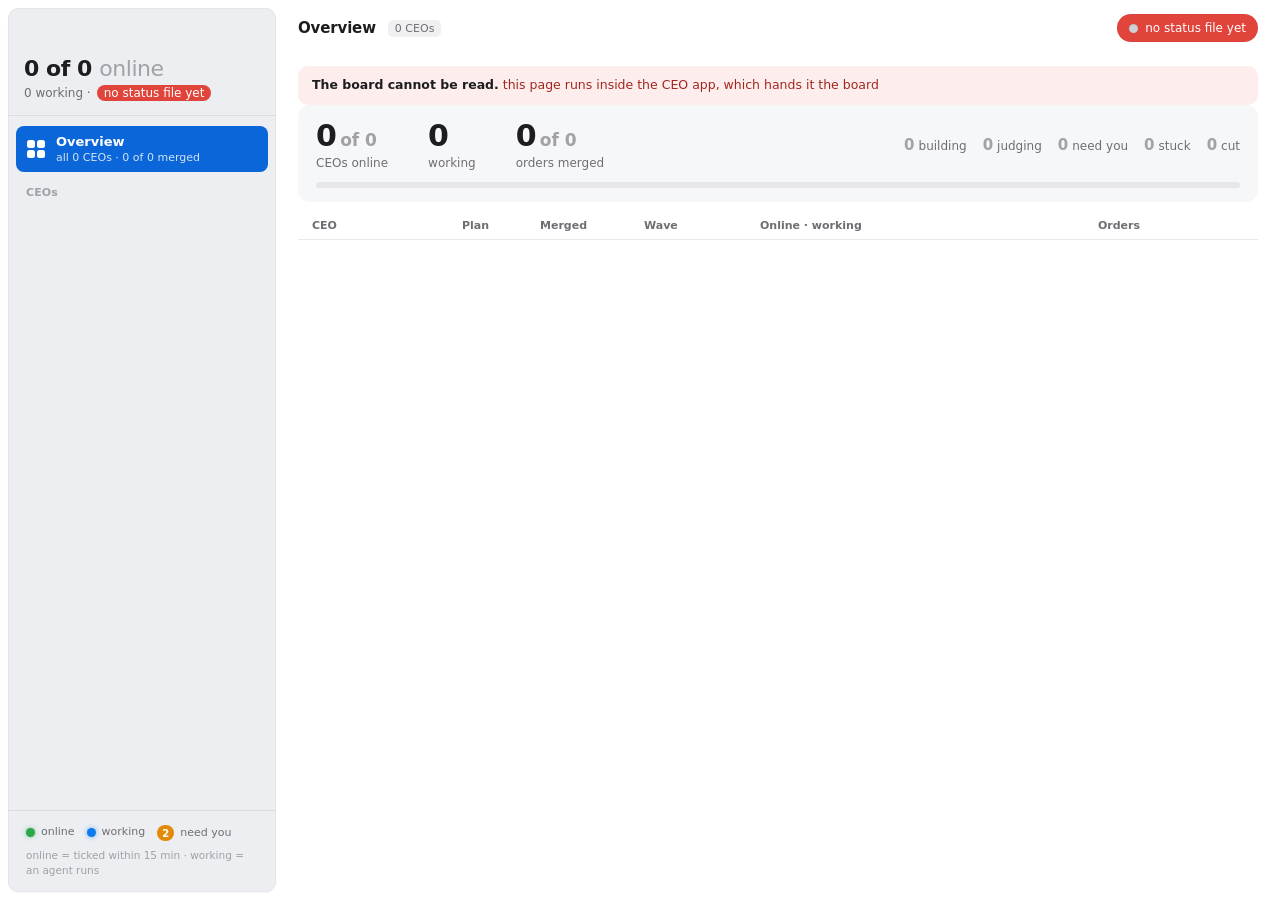
==== app/ui/index.html @ cbedb26a "Release a42076b9b78f4edc09001e578d95267bf6bdd1d1" ====
<!doctype html>
<html lang="en">
<head>
<meta charset="utf-8">
<meta name="viewport" content="width=device-width, initial-scale=1">
<title>CEO</title>
<link rel="stylesheet" href="app.css">
<script type="module" src="view.js"></script>
</head>
<body>
<aside class="side">
  <div class="band" data-tauri-drag-region></div>
  <div class="sum" id="sum" data-tauri-drag-region></div>
  <nav class="top list" id="top"></nav>
  <div class="label">CEOs</div>
  <nav class="list" id="list"></nav>
  <div class="key"><span><i class="lamp on"></i>online</span><span><i class="lamp work"></i>working</span><span><b class="badge small">2</b>need you</span>
    <em>online = ticked within 15 min · working = an agent runs</em></div>
</aside>
<main class="main" id="main"></main>
</body>
</html>
---- app/ui/app.css ----
/* The control room, as the owner picked it on 2026-11-04 (mock 2): a floating sidebar of CEOs, the Overview of
   all of them, and one CEO's table of orders with its Build · Judge · Merge lights. */
:root {
  --win: #ffffff; --side: #eceef1; --side-line: rgba(0,0,0,.07);
  --ink: #1d1d1f; --ink-2: #6e6e73; --ink-3: #a1a1a6; --sep: #e8e8ed; --alt: #f7f7f9;
  --accent: #0a66d9;
  --green: #2aa84a; --blue: #0a7cf0; --amber: #e38a0a; --red: #e0443a; --off: #d6d6db; --done: #8e8e93;
  --text: -apple-system, BlinkMacSystemFont, system-ui, "Helvetica Neue", "Segoe UI", sans-serif;
}
* { box-sizing: border-box; margin: 0; padding: 0; }
html, body { height: 100%; overflow: hidden; }
body { background: var(--win); font-family: var(--text); color: var(--ink); -webkit-font-smoothing: antialiased;
  font-size: 13px; font-variant-numeric: tabular-nums; cursor: default; user-select: none; -webkit-user-select: none; }

/* the sidebar floats inside the window, as on current macOS; the window's own lights sit in its top band */
.side { position: absolute; left: 8px; top: 8px; bottom: 8px; width: 268px; background: var(--side); border-radius: 11px;
  box-shadow: inset 0 0 0 0.5px var(--side-line), 0 1px 2px rgba(0,0,0,.04); display: flex; flex-direction: column; }
.band { height: 38px; flex: none; }
.sum { padding: 10px 16px 14px; border-bottom: 1px solid var(--side-line); }
.sum h1 { font-size: 22px; font-weight: 650; letter-spacing: -.02em; }
.sum h1 span { color: var(--ink-3); font-weight: 500; }
.sum p { margin-top: 4px; color: var(--ink-2); font-size: 12px; display: flex; align-items: center; gap: 6px; flex-wrap: wrap; }
.feed { display: inline-flex; align-items: center; gap: 5px; }
.feed[data-state="stale"] { color: #fff; background: var(--red); padding: 1px 7px; border-radius: 9px; }
.label { padding: 14px 18px 6px; font-size: 11px; font-weight: 650; color: var(--ink-3); letter-spacing: .01em; }
.list { padding: 0 8px; flex: 1; overflow: auto; }
.top { padding: 10px 8px 0; flex: none; }
.item { display: flex; align-items: center; gap: 10px; height: 46px; padding: 0 10px; border-radius: 8px; }
.item:hover { background: rgba(0,0,0,.035); }
.item.sel { background: var(--accent); color: #fff; }
.lamps { display: flex; flex-direction: column; gap: 4px; }
.lamp { width: 9px; height: 9px; border-radius: 50%; background: #cfd0d5; box-shadow: inset 0 0.5px 1px rgba(0,0,0,.15); flex: none; }
.lamp.on { background: var(--green); box-shadow: 0 0 0 0.5px rgba(0,0,0,.08), 0 0 5px rgba(42,168,74,.45); }
.lamp.work { background: var(--blue); box-shadow: 0 0 5px rgba(10,124,240,.55); animation: pulse 1.6s ease-in-out infinite; }
.lamp.bad { background: var(--red); box-shadow: 0 0 5px rgba(224,68,58,.45); }
.item.sel .lamp { box-shadow: 0 0 0 1px rgba(255,255,255,.9); }
.item.sel .lamp.work { animation: none; background: #a6d2ff; }
.item.sel .lamp:not(.on):not(.work) { background: rgba(255,255,255,.35); }
.who { flex: 1; min-width: 0; }
.who b { display: block; font-weight: 600; font-size: 13px; white-space: nowrap; overflow: hidden; text-overflow: ellipsis; }
.who small { display: block; color: var(--ink-2); font-size: 11px; margin-top: 2px; white-space: nowrap; overflow: hidden; text-overflow: ellipsis; }
.item.sel .who small { color: rgba(255,255,255,.82); }
.item.offline .who b, .item.offline .who small { color: var(--ink-3); }
.item.sel.offline .who b { color: #fff; } .item.sel.offline .who small { color: rgba(255,255,255,.8); }
.item.unreadable .who small { color: var(--red); }
.badge { min-width: 22px; height: 20px; padding: 0 7px; border-radius: 10px; font-size: 11.5px; font-weight: 650;
  display: grid; place-items: center; background: var(--amber); color: #fff; }
.badge.small { display: inline-grid; height: 16px; min-width: 16px; font-size: 10px; padding: 0 5px; }
.item.sel .badge { background: #fff; color: var(--amber); }
.ovicon { width: 18px; height: 18px; display: grid; grid-template-columns: 1fr 1fr; gap: 2px; flex: none; margin: 0 1px; }
.ovicon i { border-radius: 2.5px; background: #8e8e93; }
.item.sel .ovicon i { background: #fff; }
.key { padding: 12px 18px 14px; border-top: 1px solid var(--side-line); color: var(--ink-2); font-size: 11px; line-height: 1.7; }
.key span { display: inline-flex; align-items: center; gap: 6px; margin-right: 12px; }
.key .lamp { animation: none; }
.key em { display: block; font-style: normal; color: var(--ink-3); font-size: 10.5px; line-height: 1.45; margin-top: 4px; }
@keyframes pulse { 50% { opacity: .4; } }

/* the main pane: the Overview, or one CEO */
.main { position: absolute; left: 284px; right: 0; top: 0; bottom: 0; display: flex; flex-direction: column; }
.tool { height: 56px; flex: none; display: flex; align-items: center; gap: 12px; padding: 0 22px 0 14px; }
.tool h2 { font-size: 15px; font-weight: 700; letter-spacing: -.01em; white-space: nowrap; }
.host { font-size: 11px; color: var(--ink-2); background: #f0f0f3; padding: 2px 7px; border-radius: 5px; white-space: nowrap; }
.tool .sp { flex: 1; }
.chip { display: inline-flex; align-items: center; gap: 7px; height: 28px; padding: 0 12px; border-radius: 14px; background: #f2f2f5;
  font-size: 12px; color: var(--ink); box-shadow: inset 0 0 0 0.5px rgba(0,0,0,.06); white-space: nowrap; overflow: hidden; text-overflow: ellipsis; min-width: 0; }
.chip .lamp { animation: none; }
.chip.work { background: #e8f2fe; color: #0a5bb5; } .chip.work .lamp { animation: pulse 1.6s ease-in-out infinite; }
.chip.off { color: var(--ink-2); }
.chip.stale { background: var(--red); color: #fff; }
.note { flex: none; margin: 10px 22px 0 14px; padding: 10px 14px; border-radius: 10px; background: #f4f4f6; color: var(--ink-2); font-size: 12.5px; line-height: 1.5; }
.note b { color: var(--ink); font-weight: 600; }
.note.bad { background: #fdeeed; color: #a3261e; }
.note code { font-family: ui-monospace, Menlo, monospace; font-size: 11.5px; }

/* one wave's bar: one segment an order */
.bar { display: flex; height: 6px; border-radius: 3px; overflow: hidden; background: #e6e6eb; gap: 2px; }
.bar i { display: block; height: 100%; flex: 1; }
.bar .merged { background: var(--green); } .bar .picked { background: #8fd3a0; } .bar .needs { background: var(--amber); }
.bar .live { background: var(--blue); } .bar .built { background: #7fb6f2; } .bar .stuck { background: var(--red); }
.bar .cut, .bar .queued { background: #c7c7cc; }

/* the totals and the tallies */
.totals { flex: none; margin: 0 22px 0 14px; padding: 16px 18px 14px; border-radius: 12px; background: #f6f7f9; display: grid;
  grid-template-columns: auto auto auto 1fr; gap: 12px 40px; align-items: end; }
.totals .bar { grid-column: 1 / -1; }
.big strong { font-size: 30px; font-weight: 700; letter-spacing: -.025em; line-height: 1; }
.big strong.g { color: var(--green); }
.big span { font-size: 17px; color: var(--ink-3); font-weight: 600; margin-left: 4px; }
.big small { display: block; font-size: 12px; color: var(--ink-2); margin-top: 5px; }
.tally { display: flex; gap: 16px; font-size: 12px; color: var(--ink-2); white-space: nowrap; justify-self: end; align-self: center; }
.tally strong { font-size: 15px; font-weight: 650; color: var(--ink); margin-right: 4px; }
.tally .g strong { color: var(--green); } .tally .a strong { color: var(--amber); } .tally .b strong { color: var(--blue); }
.tally .r strong { color: var(--red); } .tally .z strong { color: var(--ink-3); }

/* the Overview's rows: one a CEO */
.ceos { flex: 1; overflow: auto; margin-top: 10px; padding: 0 22px 12px 14px; }
.chead, .crow { display: grid; grid-template-columns: 130px 58px 84px 96px 1fr 250px; align-items: center; column-gap: 20px; padding: 0 14px; }
.chead { height: 28px; font-size: 11px; font-weight: 600; color: var(--ink-2); border-bottom: 1px solid var(--sep); }
.chead span:last-child { text-align: center; }
.crow { height: 66px; border-radius: 10px; }
.crow:nth-of-type(odd) { background: var(--alt); }
.crow[data-online]:not([data-unreadable]):hover { background: #edf3fc; }
.crow .nm { min-width: 0; }
.crow .nm b { display: block; font-size: 15px; font-weight: 650; letter-spacing: -.01em; white-space: nowrap; overflow: hidden; text-overflow: ellipsis; }
.crow .nm small { display: block; font-size: 11.5px; color: var(--ink-2); margin-top: 3px; white-space: nowrap; overflow: hidden; text-overflow: ellipsis; }
.crow .nm .bad { color: var(--red); font-weight: 600; }
.ratio { font-size: 27px; font-weight: 700; letter-spacing: -.03em; white-space: nowrap; }
.ratio .m { color: var(--green); } .ratio .m.z { color: var(--ink-3); }
.ratio span { font-size: 18px; font-weight: 600; color: var(--ink-3); }
.lines { min-width: 0; }
.lines div { display: flex; align-items: center; gap: 7px; font-size: 12.5px; white-space: nowrap; overflow: hidden; text-overflow: ellipsis; }
.lines div + div { margin-top: 6px; }
.lines .work { color: #0a5bb5; } .lines .idle, .lines .offl { color: var(--ink-2); } .lines .why { color: var(--red); }
.counts { display: grid; grid-template-columns: repeat(5, 1fr); text-align: center; }
.counts span { font-size: 10.5px; color: var(--ink-2); }
.counts strong { display: block; font-size: 16px; font-weight: 650; color: var(--ink); line-height: 1.15; }
.counts .b strong { color: var(--blue); } .counts .a strong { color: var(--amber); } .counts .r strong { color: var(--red); } .counts .k strong { color: #8e8e93; }
.counts .z { opacity: .38; } .counts .z strong { color: var(--ink-3); }
.crow.offline .nm b, .crow.offline .ratio, .crow.offline .ratio .m { color: var(--ink-3); }
.crow.offline .bar { opacity: .6; }
.crow.unreadable .nm b { color: var(--red); }
.pct { font: inherit; font-size: 19px; font-weight: 700; letter-spacing: -.02em; color: var(--ink); background: #fff;
  border: 1px solid var(--sep); border-radius: 8px; padding: 4px 8px; min-width: 52px; cursor: pointer; }
.pct span { font-size: 12px; font-weight: 600; color: var(--ink-2); margin-left: 1px; }
.pct:hover, .pct.open { border-color: var(--blue); color: var(--blue); }
.cmap { margin: 2px 0 8px 14px; padding: 10px 14px 12px; border-left: 2px solid var(--blue); background: #f6f7f9; border-radius: 0 10px 10px 0; }
.cmap p { margin: 0 0 6px; font-size: 12px; font-weight: 600; color: var(--ink-2); }
.cmap h3 { margin: 10px 0 2px; font-size: 13px; font-weight: 650; }
.cmap h4 { margin: 8px 0 3px; font-size: 12px; font-weight: 650; }
.cmap h4 em { font-style: normal; font-weight: 500; color: var(--ink-3); margin-left: 8px; }
.cmap .stage[data-state="running"] h4 em { color: #0a5bb5; } .cmap .stage[data-state="done"] h4 em { color: #1d7f37; }
.cmap .mo { display: grid; grid-template-columns: 48px 1fr 120px; align-items: center; gap: 12px; height: 24px; font-size: 12.5px; }
.cmap .mo .no { color: var(--ink-2); font-variant-numeric: tabular-nums; }
.cmap .mo .t { white-space: nowrap; overflow: hidden; text-overflow: ellipsis; }
.cmap .mo[data-state="cut"] .t { color: var(--ink-3); text-decoration: line-through; }

/* one CEO: its wave and its table */
.wave { flex: none; margin: 0 22px 0 14px; padding: 12px 14px; border-radius: 10px; background: #f6f7f9; display: grid;
  grid-template-columns: 1fr auto; gap: 8px 22px; align-items: center; }
.wave .bar { grid-column: 1 / -1; }
.wave .plan { font-size: 12.5px; min-width: 0; }
.wave .plan div { white-space: nowrap; overflow: hidden; text-overflow: ellipsis; }
.wave .plan div + div { margin-top: 3px; }
.wave .plan b { font-weight: 600; color: var(--ink-2); margin-right: 8px; font-size: 11px; }
.wave .plan i { font-style: normal; color: var(--ink-3); font-size: 11.5px; }
.tablewrap { flex: 1; overflow: auto; margin: 12px 0 0; padding: 0 22px 12px 14px; }
table { width: 100%; border-collapse: separate; border-spacing: 0; table-layout: fixed; }
col.c-no { width: 56px; } col.c-r { width: 46px; } col.c-lt { width: 186px; } col.c-st { width: 132px; } col.c-s { width: 104px; }
th { position: sticky; top: 0; background: #fff; z-index: 2; height: 30px; text-align: left; font-size: 11px; font-weight: 600;
  color: var(--ink-2); padding: 0 10px; border-bottom: 1px solid var(--sep); white-space: nowrap; }
th .three { display: grid; grid-template-columns: repeat(3, 1fr); text-align: center; }
td { height: 38px; padding: 0 10px; white-space: nowrap; overflow: hidden; text-overflow: ellipsis; }
tbody tr:nth-child(even) td { background: var(--alt); }
tbody tr td:first-child { border-radius: 6px 0 0 6px; } tbody tr td:last-child { border-radius: 0 6px 6px 0; }
td.no { color: var(--ink-2); font-weight: 500; }
td.t { font-size: 13px; overflow: hidden; text-overflow: ellipsis; }
td.t .ask { display: block; margin-top: 2px; font-size: 11.5px; color: var(--amber); overflow: hidden; text-overflow: ellipsis; }
td.r { color: var(--ink-2); }
td.lt { padding: 0; }
tr.cut td.t { color: var(--ink-3); text-decoration: line-through; text-decoration-color: #c7c7cc; }
td.s { color: var(--ink-2); font-size: 12px; }
td.s em { font-style: normal; color: var(--ink-3); margin-left: 5px; }
/* Build · Judge · Merge on one track: three lights joined by a line; green only where the file says merged */
.track { position: relative; display: grid; grid-template-columns: repeat(3, 1fr); align-items: center; justify-items: center; height: 38px; }
.track::before { content: ""; position: absolute; left: 16.6%; right: 16.6%; top: 50%; height: 2px; margin-top: -1px; background: #e2e2e7; border-radius: 1px; }
.track.merged::before { background: #9ed6ad; }
.track b { position: relative; width: 13px; height: 13px; border-radius: 50%; background: #fff; box-shadow: inset 0 0 0 1.5px var(--off); }
.track b.done { background: var(--done); box-shadow: none; }
.track.merged b.done { background: var(--green); box-shadow: 0 0 0 0.5px rgba(0,0,0,.06); }
.track b.live { background: var(--blue); box-shadow: 0 0 0 3px rgba(10,124,240,.18); animation: pulse 1.6s ease-in-out infinite; }
.track b.failed { background: var(--red); box-shadow: 0 0 0 3px rgba(224,68,58,.15); }
.track b.unknown { background: #fff; box-shadow: none; border: 1.5px dashed #b8b8be; }
.st { display: inline-flex; align-items: center; gap: 7px; font-weight: 550; font-size: 12.5px; }
.st i { width: 8px; height: 8px; border-radius: 50%; flex: none; box-shadow: inset 0 0 0 1.5px #c7c7cc; }
.st.merged { color: #1d7f37; } .st.merged i { background: var(--green); box-shadow: none; }
.st.picked { color: #1d7f37; } .st.picked i { background: #8fd3a0; box-shadow: none; }
.st.live, .st.built { color: #0a5bb5; } .st.live i { background: var(--blue); box-shadow: none; } .st.built i { background: #7fb6f2; box-shadow: none; }
.st.needs { color: #b46a00; } .st.needs i { background: var(--amber); box-shadow: none; }
.st.stuck { color: var(--red); } .st.stuck i { background: var(--red); box-shadow: none; }
.st.cut { color: var(--ink-3); } .st.cut i { background: #c7c7cc; box-shadow: none; }
.st.queued { color: var(--ink-2); }
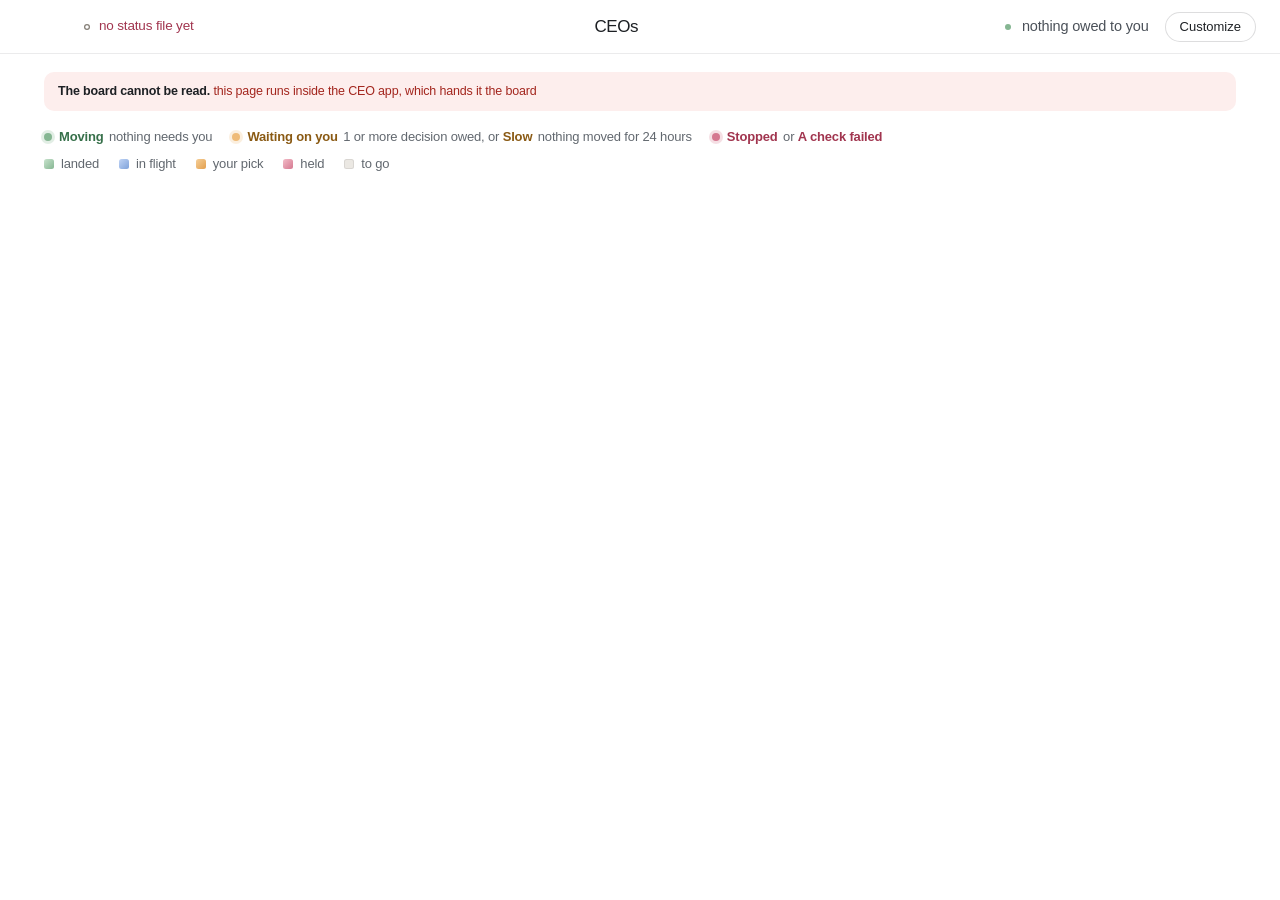
==== commit b6abde33: "Release a296617dbbb4f0dfbe437478d948f23c26326a85" ====
--- a/app/ui/index.html
+++ b/app/ui/index.html
@@ -5,18 +5,10 @@
 <meta name="viewport" content="width=device-width, initial-scale=1">
 <title>CEO</title>
 <link rel="stylesheet" href="app.css">
+<link rel="stylesheet" href="choices.css">
 <script type="module" src="view.js"></script>
 </head>
 <body>
-<aside class="side">
-  <div class="band" data-tauri-drag-region></div>
-  <div class="sum" id="sum" data-tauri-drag-region></div>
-  <nav class="top list" id="top"></nav>
-  <div class="label">CEOs</div>
-  <nav class="list" id="list"></nav>
-  <div class="key"><span><i class="lamp on"></i>online</span><span><i class="lamp work"></i>working</span><span><b class="badge small">2</b>need you</span>
-    <em>online = ticked within 15 min · working = an agent runs</em></div>
-</aside>
 <main class="main" id="main"></main>
 </body>
 </html>
--- a/app/ui/app.css
+++ b/app/ui/app.css
@@ -1,5 +1,5 @@
-/* The control room, as the owner picked it on 2026-11-04 (mock 2): a floating sidebar of CEOs, the Overview of
-   all of them, and one CEO's table of orders with its Build · Judge · Merge lights. */
+/* The app: the desk of cards the owner approved on 2026-11-11 (app/look), and one CEO's table of orders with its
+   Build · Judge · Merge lights, as picked on 2026-11-04 (mock 2). */
 :root {
   --win: #ffffff; --side: #eceef1; --side-line: rgba(0,0,0,.07);
   --ink: #1d1d1f; --ink-2: #6e6e73; --ink-3: #a1a1a6; --sep: #e8e8ed; --alt: #f7f7f9;
@@ -12,53 +12,17 @@
 body { background: var(--win); font-family: var(--text); color: var(--ink); -webkit-font-smoothing: antialiased;
   font-size: 13px; font-variant-numeric: tabular-nums; cursor: default; user-select: none; -webkit-user-select: none; }
 
-/* the sidebar floats inside the window, as on current macOS; the window's own lights sit in its top band */
-.side { position: absolute; left: 8px; top: 8px; bottom: 8px; width: 268px; background: var(--side); border-radius: 11px;
-  box-shadow: inset 0 0 0 0.5px var(--side-line), 0 1px 2px rgba(0,0,0,.04); display: flex; flex-direction: column; }
-.band { height: 38px; flex: none; }
-.sum { padding: 10px 16px 14px; border-bottom: 1px solid var(--side-line); }
-.sum h1 { font-size: 22px; font-weight: 650; letter-spacing: -.02em; }
-.sum h1 span { color: var(--ink-3); font-weight: 500; }
-.sum p { margin-top: 4px; color: var(--ink-2); font-size: 12px; display: flex; align-items: center; gap: 6px; flex-wrap: wrap; }
-.feed { display: inline-flex; align-items: center; gap: 5px; }
-.feed[data-state="stale"] { color: #fff; background: var(--red); padding: 1px 7px; border-radius: 9px; }
-.label { padding: 14px 18px 6px; font-size: 11px; font-weight: 650; color: var(--ink-3); letter-spacing: .01em; }
-.list { padding: 0 8px; flex: 1; overflow: auto; }
-.top { padding: 10px 8px 0; flex: none; }
-.item { display: flex; align-items: center; gap: 10px; height: 46px; padding: 0 10px; border-radius: 8px; }
-.item:hover { background: rgba(0,0,0,.035); }
-.item.sel { background: var(--accent); color: #fff; }
-.lamps { display: flex; flex-direction: column; gap: 4px; }
 .lamp { width: 9px; height: 9px; border-radius: 50%; background: #cfd0d5; box-shadow: inset 0 0.5px 1px rgba(0,0,0,.15); flex: none; }
 .lamp.on { background: var(--green); box-shadow: 0 0 0 0.5px rgba(0,0,0,.08), 0 0 5px rgba(42,168,74,.45); }
 .lamp.work { background: var(--blue); box-shadow: 0 0 5px rgba(10,124,240,.55); animation: pulse 1.6s ease-in-out infinite; }
 .lamp.bad { background: var(--red); box-shadow: 0 0 5px rgba(224,68,58,.45); }
-.item.sel .lamp { box-shadow: 0 0 0 1px rgba(255,255,255,.9); }
-.item.sel .lamp.work { animation: none; background: #a6d2ff; }
-.item.sel .lamp:not(.on):not(.work) { background: rgba(255,255,255,.35); }
-.who { flex: 1; min-width: 0; }
-.who b { display: block; font-weight: 600; font-size: 13px; white-space: nowrap; overflow: hidden; text-overflow: ellipsis; }
-.who small { display: block; color: var(--ink-2); font-size: 11px; margin-top: 2px; white-space: nowrap; overflow: hidden; text-overflow: ellipsis; }
-.item.sel .who small { color: rgba(255,255,255,.82); }
-.item.offline .who b, .item.offline .who small { color: var(--ink-3); }
-.item.sel.offline .who b { color: #fff; } .item.sel.offline .who small { color: rgba(255,255,255,.8); }
-.item.unreadable .who small { color: var(--red); }
-.badge { min-width: 22px; height: 20px; padding: 0 7px; border-radius: 10px; font-size: 11.5px; font-weight: 650;
-  display: grid; place-items: center; background: var(--amber); color: #fff; }
-.badge.small { display: inline-grid; height: 16px; min-width: 16px; font-size: 10px; padding: 0 5px; }
-.item.sel .badge { background: #fff; color: var(--amber); }
-.ovicon { width: 18px; height: 18px; display: grid; grid-template-columns: 1fr 1fr; gap: 2px; flex: none; margin: 0 1px; }
-.ovicon i { border-radius: 2.5px; background: #8e8e93; }
-.item.sel .ovicon i { background: #fff; }
-.key { padding: 12px 18px 14px; border-top: 1px solid var(--side-line); color: var(--ink-2); font-size: 11px; line-height: 1.7; }
-.key span { display: inline-flex; align-items: center; gap: 6px; margin-right: 12px; }
-.key .lamp { animation: none; }
-.key em { display: block; font-style: normal; color: var(--ink-3); font-size: 10.5px; line-height: 1.45; margin-top: 4px; }
 @keyframes pulse { 50% { opacity: .4; } }
 
-/* the main pane: the Overview, or one CEO */
-.main { position: absolute; left: 284px; right: 0; top: 0; bottom: 0; display: flex; flex-direction: column; }
-.tool { height: 56px; flex: none; display: flex; align-items: center; gap: 12px; padding: 0 22px 0 14px; }
+/* the main pane: the desk, or one CEO */
+.main { position: absolute; left: 0; right: 0; top: 0; bottom: 0; display: flex; flex-direction: column; }
+.tool { height: 56px; flex: none; display: flex; align-items: center; gap: 12px; padding: 0 22px 0 84px; }
+.back { font: 500 13px/1 var(--text); color: var(--ink-2); background: none; border: 0; padding: 6px 8px; border-radius: 6px; cursor: pointer; }
+.back:hover { background: #f0f0f3; color: var(--ink); }
 .tool h2 { font-size: 15px; font-weight: 700; letter-spacing: -.01em; white-space: nowrap; }
 .host { font-size: 11px; color: var(--ink-2); background: #f0f0f3; padding: 2px 7px; border-radius: 5px; white-space: nowrap; }
 .tool .sp { flex: 1; }
@@ -80,60 +44,150 @@
 .bar .live { background: var(--blue); } .bar .built { background: #7fb6f2; } .bar .stuck { background: var(--red); }
 .bar .cut, .bar .queued { background: #c7c7cc; }
 
-/* the totals and the tallies */
-.totals { flex: none; margin: 0 22px 0 14px; padding: 16px 18px 14px; border-radius: 12px; background: #f6f7f9; display: grid;
-  grid-template-columns: auto auto auto 1fr; gap: 12px 40px; align-items: end; }
-.totals .bar { grid-column: 1 / -1; }
-.big strong { font-size: 30px; font-weight: 700; letter-spacing: -.025em; line-height: 1; }
-.big strong.g { color: var(--green); }
-.big span { font-size: 17px; color: var(--ink-3); font-weight: 600; margin-left: 4px; }
-.big small { display: block; font-size: 12px; color: var(--ink-2); margin-top: 5px; }
 .tally { display: flex; gap: 16px; font-size: 12px; color: var(--ink-2); white-space: nowrap; justify-self: end; align-self: center; }
 .tally strong { font-size: 15px; font-weight: 650; color: var(--ink); margin-right: 4px; }
 .tally .g strong { color: var(--green); } .tally .a strong { color: var(--amber); } .tally .b strong { color: var(--blue); }
 .tally .r strong { color: var(--red); } .tally .z strong { color: var(--ink-3); }
 
-/* the Overview's rows: one a CEO */
-.ceos { flex: 1; overflow: auto; margin-top: 10px; padding: 0 22px 12px 14px; }
-.chead, .crow { display: grid; grid-template-columns: 130px 58px 84px 96px 1fr 250px; align-items: center; column-gap: 20px; padding: 0 14px; }
-.chead { height: 28px; font-size: 11px; font-weight: 600; color: var(--ink-2); border-bottom: 1px solid var(--sep); }
-.chead span:last-child { text-align: center; }
-.crow { height: 66px; border-radius: 10px; }
-.crow:nth-of-type(odd) { background: var(--alt); }
-.crow[data-online]:not([data-unreadable]):hover { background: #edf3fc; }
-.crow .nm { min-width: 0; }
-.crow .nm b { display: block; font-size: 15px; font-weight: 650; letter-spacing: -.01em; white-space: nowrap; overflow: hidden; text-overflow: ellipsis; }
-.crow .nm small { display: block; font-size: 11.5px; color: var(--ink-2); margin-top: 3px; white-space: nowrap; overflow: hidden; text-overflow: ellipsis; }
-.crow .nm .bad { color: var(--red); font-weight: 600; }
-.ratio { font-size: 27px; font-weight: 700; letter-spacing: -.03em; white-space: nowrap; }
-.ratio .m { color: var(--green); } .ratio .m.z { color: var(--ink-3); }
-.ratio span { font-size: 18px; font-weight: 600; color: var(--ink-3); }
-.lines { min-width: 0; }
-.lines div { display: flex; align-items: center; gap: 7px; font-size: 12.5px; white-space: nowrap; overflow: hidden; text-overflow: ellipsis; }
-.lines div + div { margin-top: 6px; }
-.lines .work { color: #0a5bb5; } .lines .idle, .lines .offl { color: var(--ink-2); } .lines .why { color: var(--red); }
-.counts { display: grid; grid-template-columns: repeat(5, 1fr); text-align: center; }
-.counts span { font-size: 10.5px; color: var(--ink-2); }
-.counts strong { display: block; font-size: 16px; font-weight: 650; color: var(--ink); line-height: 1.15; }
-.counts .b strong { color: var(--blue); } .counts .a strong { color: var(--amber); } .counts .r strong { color: var(--red); } .counts .k strong { color: #8e8e93; }
-.counts .z { opacity: .38; } .counts .z strong { color: var(--ink-3); }
-.crow.offline .nm b, .crow.offline .ratio, .crow.offline .ratio .m { color: var(--ink-3); }
-.crow.offline .bar { opacity: .6; }
-.crow.unreadable .nm b { color: var(--red); }
-.pct { font: inherit; font-size: 19px; font-weight: 700; letter-spacing: -.02em; color: var(--ink); background: #fff;
-  border: 1px solid var(--sep); border-radius: 8px; padding: 4px 8px; min-width: 52px; cursor: pointer; }
-.pct span { font-size: 12px; font-weight: 600; color: var(--ink-2); margin-left: 1px; }
-.pct:hover, .pct.open { border-color: var(--blue); color: var(--blue); }
-.cmap { margin: 2px 0 8px 14px; padding: 10px 14px 12px; border-left: 2px solid var(--blue); background: #f6f7f9; border-radius: 0 10px 10px 0; }
+.pct { flex: none; font: 500 15px/1 var(--font); letter-spacing: -.03em; color: var(--ink); background: var(--surface);
+  border: 1px solid var(--line-strong); border-radius: 999px; padding: 5px 11px; }
+.pct span { font-size: 12px; color: var(--ink-3); margin-left: 1px; }
+.house-row:hover .pct { border-color: var(--blue-b); color: var(--blue-ink); background: var(--wash-blue); }
+.cmap { padding: 12px 18px 14px; border: 1px solid var(--line); background: var(--card); border-radius: var(--radius-card);
+  box-shadow: var(--shadow-card); font-size: 13px; }
+.cmap .stage { margin: 0 -10px; padding: 2px 10px 6px; border-left: 3px solid transparent; border-radius: 4px; }
+.cmap .stage.now { border-left-color: var(--blue-b); background: var(--wash-blue); }
 .cmap p { margin: 0 0 6px; font-size: 12px; font-weight: 600; color: var(--ink-2); }
 .cmap h3 { margin: 10px 0 2px; font-size: 13px; font-weight: 650; }
 .cmap h4 { margin: 8px 0 3px; font-size: 12px; font-weight: 650; }
 .cmap h4 em { font-style: normal; font-weight: 500; color: var(--ink-3); margin-left: 8px; }
-.cmap .stage[data-state="running"] h4 em { color: #0a5bb5; } .cmap .stage[data-state="done"] h4 em { color: #1d7f37; }
+.cmap .stage[data-state="running"] h4 em { color: var(--blue-ink); } .cmap .stage[data-state="done"] h4 em { color: var(--sage-ink); }
 .cmap .mo { display: grid; grid-template-columns: 48px 1fr 120px; align-items: center; gap: 12px; height: 24px; font-size: 12.5px; }
 .cmap .mo .no { color: var(--ink-2); font-variant-numeric: tabular-nums; }
 .cmap .mo .t { white-space: nowrap; overflow: hidden; text-overflow: ellipsis; }
 .cmap .mo[data-state="cut"] .t { color: var(--ink-3); text-decoration: line-through; }
+.cmap .mo .ms { display: inline-flex; align-items: center; gap: 7px; font-weight: 550; color: var(--ink-2); }
+
+/* the desk, in the approved look (app/look): theme.css's tokens, feeds.css's card, desk.css's standing and dial;
+   the Customize panel (.cz) speaks the same tokens */
+.desk, .cz {
+  color-scheme: light; --font: -apple-system, BlinkMacSystemFont, "SF Pro Display", "SF Pro Text", "Segoe UI", sans-serif;
+  --amber: #efbb78; --blue: #a1bdec; --lilac: #c5b4e5; --rose: #e795a4; --sage: #acd0b4;
+  --amber-a: #f5cf98; --amber-b: #e39f4d; --blue-a: #c0d4f5; --blue-b: #7ea2da; --rose-a: #f3bcc8; --rose-b: #d57890;
+  --sage-a: #c8e3cd; --sage-b: #85b692;
+  --amber-ink: #8a5a14; --blue-ink: #2f5b9a; --rose-ink: #a1354f; --sage-ink: #37704a;
+  --ground: #f4f2ee; --surface: #ffffff; --card: #faf9f7; --ink: #1d2024; --ink-2: #4b5159; --ink-3: #62686f;
+  --ink-zero: #857f77; --line: rgba(29, 32, 36, .085); --line-strong: rgba(29, 32, 36, .15); --track: #ebe8e3;
+  --wash-blue: #edf2fb; --pip: #cfcac2; --radius-card: 13px; --focus: #7ea2da;
+  --shadow-card: inset 0 1px 0 rgba(255, 255, 255, .95), 0 1px 1px rgba(29, 32, 36, .03), 0 8px 18px -14px rgba(74, 62, 44, .22);
+  --go: var(--sage-b); --go-ink: var(--sage-ink); --wait: var(--amber); --wait-ink: var(--amber-ink);
+  --stop: var(--rose-b); --stop-ink: var(--rose-ink);
+  --lilac-a: #dccff1; --lilac-b: #a792cf; --lilac-ink: #634e9a; --wash-rose: #fbecef; --wash-amber: #fbf1e3;
+  --wash-lilac: #f2eefa; --wash-sage: #edf5ef; --pill-on: rgba(29, 32, 36, .06); --seg-bg: rgba(29, 32, 36, .055);
+  --thumb: #fff; --ring: 0 0 0 2px var(--surface), 0 0 0 4px var(--focus); --bar-bg: rgba(255, 255, 255, .86); --card-hi: #fcfbfa;
+  --mono: ui-monospace, "SF Mono", Menlo, Consolas, monospace; --ease: cubic-bezier(.2, .8, .2, 1);
+  --ui-ink: var(--blue-ink); --ui-mid: var(--blue-b); --ui-wash: var(--wash-blue); --ui-glow: rgba(161, 189, 236, .38);
+  display: flex; flex-direction: column; height: 100%; background: var(--surface); color: var(--ink);
+  font: 15px/1.5 var(--font); letter-spacing: -.011em; font-variant-numeric: normal;
+}
+.desk :focus-visible { outline: 2px solid var(--focus); outline-offset: 3px; }
+.desk .defs { position: absolute; width: 0; height: 0; }
+.desk-bar { flex: none; min-height: 54px; display: grid; grid-template-columns: minmax(0, 1fr) auto minmax(0, 1fr); align-items: center;
+  gap: 16px; padding: 0 24px 0 84px; background: rgba(255, 255, 255, .86); border-bottom: 1px solid var(--line); }
+.desk-bar h1 { font-size: 17px; font-weight: 500; letter-spacing: -.025em; }
+.quiet { display: inline-flex; align-items: center; gap: 9px; font-size: 13.5px; color: var(--ink-3); white-space: nowrap; }
+.quiet::before { content: ""; width: 6px; height: 6px; border-radius: 50%; box-shadow: inset 0 0 0 1.25px var(--ink-zero); }
+.quiet[data-state="stale"] { color: var(--rose-ink); }
+.word-line { justify-self: end; display: flex; align-items: center; gap: 11px; color: var(--ink-2); font-size: 14.5px; white-space: nowrap; }
+.word-line::before { content: ""; width: 6px; height: 6px; border-radius: 50%; background: var(--sage-b); }
+.word-line:not([data-owed-all="0"])::before { background: var(--amber); box-shadow: 0 0 0 3px rgba(239, 187, 120, .22); }
+.desk .page { flex: 1; overflow: auto; padding: 18px 44px 40px; background: var(--surface); }
+.desk .note { margin: 0 0 16px; }
+.legends { display: flex; flex-wrap: wrap; justify-content: space-between; gap: 8px 28px; margin: 0 0 16px; }
+.legend { display: flex; flex-wrap: wrap; gap: 6px 20px; list-style: none; font-size: 13px; color: var(--ink-3); }
+.legend li { display: inline-flex; align-items: center; gap: 7px; white-space: nowrap; }
+.legend b { margin-right: 2px; font-weight: 600; color: var(--s-ink, var(--ink-2)); }
+[data-standing="green"] { --s: var(--go); --s-ink: var(--go-ink); }
+[data-standing="yellow"] { --s: var(--wait); --s-ink: var(--wait-ink); }
+[data-standing="red"] { --s: var(--stop); --s-ink: var(--stop-ink); }
+.sd { flex: none; width: 8px; height: 8px; border-radius: 50%; background: var(--s, var(--pip)); box-shadow: 0 0 0 3px color-mix(in srgb, var(--s, var(--pip)) 24%, transparent); }
+.sw { flex: none; display: inline-block; width: 10px; height: 10px; border-radius: 2.5px; }
+.sw.landed { background: linear-gradient(135deg, var(--sage-a), var(--sage-b)); }
+.sw.flight { background: linear-gradient(135deg, var(--blue-a), var(--blue-b)); }
+.sw.pick { background: linear-gradient(135deg, var(--amber-a), var(--amber-b)); }
+.sw.held { background: linear-gradient(135deg, var(--rose-a), var(--rose-b)); }
+.sw.togo { background: var(--track); box-shadow: inset 0 0 0 1px var(--line); }
+/* a CEO's card: the house tile, with a dial and a standing */
+.number-grid { display: grid; grid-template-columns: repeat(3, minmax(0, 1fr)); grid-auto-flow: row dense; gap: 14px; align-items: stretch; }
+.number-tile.house-row { position: relative; min-width: 0; display: flex; flex-direction: column; padding: 16px 20px 13px; cursor: pointer;
+  background: linear-gradient(125deg, #fcfbfa, var(--card)); border: 1px solid var(--line); border-radius: var(--radius-card);
+  box-shadow: var(--shadow-card); --dot: var(--s, #cfcac2); transition: border-color .18s ease; }
+.number-tile.house-row:hover { border-color: var(--line-strong); }
+.house-row[data-unreadable] { cursor: default; --dot: transparent; }
+.house-row .house-title { order: 1; display: block; }
+.house-link { display: inline-flex; align-items: center; gap: 11px; font-size: 17px; font-weight: 500; line-height: 1.3; letter-spacing: -.025em; }
+.house-link::before { content: ""; flex: none; width: 7px; height: 7px; border-radius: 50%; background: var(--dot);
+  box-shadow: 0 0 0 3px color-mix(in srgb, var(--dot) 26%, transparent); }
+.house-row[data-unreadable] .house-link::before { box-shadow: inset 0 0 0 1.5px var(--rose-b); }
+.fact { min-width: 0; }
+.fact-label { font-size: 12px; color: var(--ink-3); }
+.fact-value { overflow-wrap: anywhere; }
+.house-row > .activity { order: 2; padding-left: 18px; }
+.house-row > .activity .fact-value { margin: 2px 0 0; font-size: 13.5px; color: var(--ink-2); }
+.house-row > .activity .fact-value.standing { color: var(--s-ink); }
+.house-row[data-unreadable] > .activity .fact-value { color: var(--rose-ink); }
+.standing b { font-weight: 600; }
+.hc-main { order: 3; display: grid; grid-template-columns: 124px minmax(0, 1fr); align-items: center; column-gap: 22px; margin: 14px 0 4px; }
+.gauge { position: relative; flex: none; aspect-ratio: 1; }
+.gauge-orders { width: 124px; }
+.ring { display: block; width: 100%; height: 100%; overflow: visible; }
+.dial-seg { fill: none; stroke-width: 18; }
+.dial-seg.seg-togo { stroke: var(--track); }
+.og-face { position: absolute; inset: 0; display: flex; flex-direction: column; align-items: center; justify-content: center; padding-top: 2px; text-align: center; pointer-events: none; }
+.og-l { font-size: 10px; font-weight: 500; letter-spacing: .10em; text-transform: uppercase; color: var(--ink-3); }
+.og-n { margin-top: 1px; font-size: 31px; line-height: 1.05; font-weight: 500; letter-spacing: -.055em; font-variant-numeric: tabular-nums; }
+.og-n.nil { color: var(--ink-zero); }
+.og-c { margin-top: 3px; font-size: 11.5px; color: var(--ink-3); white-space: nowrap; }
+.hc-main .owed { display: flex; flex-wrap: wrap; align-items: baseline; column-gap: 10px; min-width: 0; }
+.house-row .owed .fact-value { order: -1; font-size: 50px; line-height: 1; font-weight: 400; letter-spacing: -.055em; font-variant-numeric: tabular-nums; }
+.house-row[data-zero="true"] .owed .fact-value { color: var(--ink-zero); }
+.house-row .owed .fact-label { font-size: 13.5px; color: var(--ink-2); }
+.house-row[data-zero="true"] .owed .fact-label { color: var(--ink-3); }
+.owed-since { flex-basis: 100%; margin: 6px 0 0; font-size: 12.5px; color: var(--ink-3); }
+.hc-stage { order: 4; margin: 6px 0 12px; font-size: 12.5px; color: var(--ink-3); white-space: nowrap; overflow: hidden; text-overflow: ellipsis; }
+.house-row > .publication { order: 5; margin-top: auto; padding-top: 10px; border-top: 1px solid var(--line); }
+.house-row > .publication .fact-label { font-size: 11px; font-weight: 500; letter-spacing: .10em; text-transform: uppercase; }
+.house-row > .publication .fact-value { margin: 3px 0 0; font-size: 13.5px; color: var(--ink-2); white-space: nowrap; overflow: hidden; text-overflow: ellipsis; }
+.pub-h { display: flex; justify-content: space-between; gap: 12px; }
+.pub-age { font-size: 12px; color: var(--ink-3); white-space: nowrap; }
+.hc-foot { order: 6; display: flex; align-items: flex-start; justify-content: space-between; gap: 12px; margin-top: 6px; font-size: 12.5px; color: var(--ink-3); }
+.in-flight { min-width: 0; }
+.in-flight summary { cursor: pointer; font-weight: 500; }
+.in-flight[data-flight="0"] summary { cursor: default; list-style: none; pointer-events: none; font-weight: 400; }
+.in-flight[data-flight="0"] summary::-webkit-details-marker { display: none; }
+.in-flight ul { margin: 6px 0 2px; padding-left: 16px; color: var(--ink-2); }
+.in-flight li { margin: 2px 0; }
+@media (max-width: 1100px) { .number-grid { grid-template-columns: repeat(2, minmax(0, 1fr)); } }
+
+/* one CEO's room: its bar with the card's standing, what is owed, its plan and its wave, on one scrolling page */
+.room .tool { border-bottom: 1px solid var(--line); background: rgba(255, 255, 255, .86); }
+.room .back, .room .host, .room .chip { font-family: var(--font); }
+.r-standing { display: inline-flex; align-items: center; gap: 9px; min-width: 0; font-size: 13.5px; color: var(--ink-3); white-space: nowrap; }
+.r-standing b { font-weight: 600; color: var(--s-ink); }
+.r-standing span { overflow: hidden; text-overflow: ellipsis; }
+.room .page { display: flex; flex-direction: column; gap: 10px; }
+.r-h { margin: 14px 0 0; font-size: 11px; font-weight: 500; letter-spacing: .10em; text-transform: uppercase; color: var(--ink-3); }
+.r-asks { padding: 14px 20px; border: 1px solid var(--line); border-radius: var(--radius-card); background: linear-gradient(125deg, #fcfbfa, var(--card));
+  box-shadow: var(--shadow-card); font-size: 13.5px; }
+.r-asks h3 { font-size: 17px; font-weight: 500; letter-spacing: -.025em; }
+.r-asks[data-asks="0"] h3 { color: var(--ink-zero); }
+.r-ask { display: grid; grid-template-columns: 120px minmax(0, 1fr) auto; gap: 14px; align-items: baseline; padding: 8px 0 0; margin-top: 8px; border-top: 1px solid var(--line); }
+.r-ask b { font-weight: 600; color: var(--amber-ink); }
+.r-ask .q { color: var(--ink); overflow-wrap: anywhere; }
+.r-ask .since { font-size: 12.5px; color: var(--ink-3); white-space: nowrap; }
+.r-none { font-size: 13.5px; color: var(--ink-3); }
+.room .wave, .room .note { margin: 0; }
+.room .tablewrap { flex: none; overflow: visible; margin: 0; padding: 0; font-size: 13px; }
 
 /* one CEO: its wave and its table */
 .wave { flex: none; margin: 0 22px 0 14px; padding: 12px 14px; border-radius: 10px; background: #f6f7f9; display: grid;
--- a/app/ui/choices.css
+++ b/app/ui/choices.css
@@ -0,0 +1,125 @@
+/* The owner's choices, as app/look/desk.css draws them: card sizes, the dark theme, the accents and the Customize panel. */
+[data-why]::before { content: " · "; }
+.house-row .hc-main.one { grid-template-columns: minmax(0, 1fr); }
+/* compact: more cards to a row, a cluster of gauges; name, standing word, dial and owed number only */
+.number-grid[data-size="compact"] { grid-template-columns: repeat(auto-fill, minmax(100px, 1fr)); gap: 12px; }
+[data-size="compact"] .number-tile.house-row { padding: 12px 9px 13px; }
+[data-size="compact"] .house-link { align-items: flex-start; gap: 6px; font-size: 13px; line-height: 1.25; letter-spacing: -.015em; overflow-wrap: anywhere; }
+[data-size="compact"] .house-link::before { margin-top: 5px; }
+[data-size="compact"] :is(.hc-stage, .publication, .hc-foot, [data-why], .og-l, .og-c, .owed-since) { display: none; }
+[data-size="compact"] .house-row > .activity { padding-left: 13px; }
+[data-size="compact"] .house-row > .activity .fact-value { min-height: 2.6em; margin-top: 3px; font-size: 12px; line-height: 1.3; }
+[data-size="compact"] .hc-main { grid-template-columns: minmax(0, 1fr); justify-items: center; row-gap: 4px; margin: auto 0 0; padding-top: 8px; }
+[data-size="compact"] .gauge-orders { width: min(78px, 100%); }
+[data-size="compact"] .og-face { padding-top: 0; }
+[data-size="compact"] .og-n { font-size: 20px; letter-spacing: -.04em; }
+[data-size="compact"] .hc-main .owed { justify-content: center; column-gap: 5px; }
+[data-size="compact"] .house-row .hc-main .owed .fact-value { font-size: 28px; }
+[data-size="compact"] .owed .fact-label { font-size: 12px; }
+/* large: two to a row, for a desk read from across the room */
+.number-grid[data-size="large"] { grid-template-columns: repeat(2, minmax(0, 1fr)); gap: 16px; }
+[data-size="large"] .number-tile.house-row { padding: 20px 24px 15px; }
+[data-size="large"] .house-link { font-size: 21px; }
+[data-size="large"] .house-row > .activity .fact-value { font-size: 14.5px; }
+[data-size="large"] .hc-main { grid-template-columns: 172px minmax(0, 1fr); column-gap: 30px; margin: 18px 0 8px; }
+[data-size="large"] .gauge-orders { width: 172px; }
+[data-size="large"] .og-l { font-size: 11px; }
+[data-size="large"] .og-n { font-size: 42px; }
+[data-size="large"] .og-c { font-size: 13px; }
+[data-size="large"] .house-row .hc-main .owed .fact-value { font-size: 72px; }
+[data-size="large"] :is(.owed-since, .hc-stage, .hc-foot) { font-size: 13.5px; }
+
+/* dark: <html data-theme="dark"> (System is resolved to light or dark by the page); the desk's tokens, then the room's
+   colours named by hand */
+:root[data-theme="dark"] { color-scheme: dark; --win: #1b1b1c; --sep: rgba(255, 255, 255, .085); --alt: rgba(255, 255, 255, .035); --off: #4b4945; }
+[data-theme="dark"] :is(.desk, .cz) {
+  color-scheme: dark;
+  --ground: #0f0f0e; --surface: #1b1b1c; --card: #222223;
+  --ink: #edece9; --ink-2: #bab7b1; --ink-3: #908d87; --ink-zero: #6e6c67;
+  --line: rgba(255, 255, 255, .085); --line-strong: rgba(255, 255, 255, .15); --track: #333334;
+  --wash-rose: rgba(231, 149, 164, .13); --wash-amber: rgba(239, 187, 120, .13); --wash-lilac: rgba(197, 180, 229, .13);
+  --wash-blue: rgba(161, 189, 236, .13); --wash-sage: rgba(172, 208, 180, .13);
+  --amber-ink: #f2c792; --blue-ink: #a9c4f2; --lilac-ink: #cbbaf0; --rose-ink: #f1a5b5; --sage-ink: #a3d4ae;
+  --shadow-card: inset 0 1px 0 rgba(255, 255, 255, .035), 0 1px 1px rgba(0, 0, 0, .25), 0 8px 18px -14px rgba(0, 0, 0, .6);
+  --focus: #8fb0e6; --seg-bg: rgba(255, 255, 255, .07); --thumb: rgba(255, 255, 255, .16); --thumb-edge: 0 0 0 .5px rgba(0, 0, 0, .3);
+  --bar-bg: rgba(27, 27, 28, .84); --card-hi: #272728; --pip: #4a4a4a; --pill-on: rgba(255, 255, 255, .09);
+}
+[data-theme="dark"] :is(.desk-bar, .room .tool) { background: var(--bar-bg); }
+[data-theme="dark"] :is(.number-tile.house-row, .r-asks) { background: linear-gradient(125deg, var(--card-hi), var(--card)); }
+[data-theme="dark"] :is(.back:hover, .host, .chip) { background: var(--pill-on); }
+[data-theme="dark"] .chip.work { background: var(--wash-blue); color: var(--blue-ink); }
+[data-theme="dark"] :is(.note, .wave) { background: var(--card); }
+[data-theme="dark"] .note.bad { background: var(--wash-rose); color: var(--rose-ink); }
+[data-theme="dark"] th { background: var(--surface); }
+[data-theme="dark"] :is(.bar, .track::before) { background: var(--track); }
+[data-theme="dark"] .track b:is(.off, .unknown) { background: var(--surface); }
+[data-theme="dark"] :is(.st.merged, .st.picked) { color: var(--sage-ink); }
+[data-theme="dark"] :is(.st.live, .st.built) { color: var(--blue-ink); }
+[data-theme="dark"] .st.needs { color: var(--amber-ink); }
+
+/* the accent: one of five, drawn from the theme's own hues; it paints the chrome alone, never a standing or a dial's mark */
+[data-accent="lilac"] :is(.desk, .cz) { --ui-ink: var(--lilac-ink); --ui-mid: var(--lilac-b); --ui-wash: var(--wash-lilac); --ui-glow: rgba(197, 180, 229, .38); }
+[data-accent="sage"] :is(.desk, .cz) { --ui-ink: var(--sage-ink); --ui-mid: var(--sage-b); --ui-wash: var(--wash-sage); --ui-glow: rgba(172, 208, 180, .38); }
+[data-accent="amber"] :is(.desk, .cz) { --ui-ink: var(--amber-ink); --ui-mid: var(--amber-b); --ui-wash: var(--wash-amber); --ui-glow: rgba(239, 187, 120, .38); }
+[data-accent="graphite"] :is(.desk, .cz) { --ui-ink: var(--ink); --ui-mid: var(--ink-3); --ui-wash: var(--pill-on); --ui-glow: color-mix(in srgb, var(--ink-3) 32%, transparent); }
+[data-accent] :is(.desk, .cz) { --focus: color-mix(in srgb, var(--ui-mid) 70%, var(--ui-ink)); }
+::selection { background: var(--ui-glow); }
+
+/* Customize: an inspector at the window's right edge, the desk live and uncovered beside it */
+.desk-bar { grid-template-columns: minmax(0, 1fr) auto minmax(0, 1fr) auto; }
+.customizing .main { right: 320px; }
+.cz { position: absolute; top: 0; right: 0; bottom: 0; z-index: 1; display: block; width: 320px; height: auto; overflow-x: hidden; overflow-y: auto;
+  overscroll-behavior: contain; padding: 0 20px 28px; border-left: 1px solid var(--line); background: var(--surface); font-size: 15px;
+  scrollbar-width: thin; scrollbar-color: var(--line-strong) transparent; }
+.cz :focus-visible { outline: 2px solid var(--focus); outline-offset: 2px; }
+.cz-head { position: sticky; top: 0; z-index: 1; display: flex; align-items: center; justify-content: space-between; gap: 12px; margin: 0 -20px 12px; padding: 16px 20px 12px; background: var(--surface); box-shadow: 0 1px 0 var(--line); }
+.cz-head h2 { margin: 0; font-size: 17px; font-weight: 600; letter-spacing: -.025em; }
+.cz-head h2:focus { outline: none; }
+.cz-done { height: 28px; padding: 0 14px; border: 0; border-radius: 999px; background: var(--ink); color: var(--surface); font: 500 13px/1 var(--font); cursor: pointer; }
+.cz-lede { margin: 0 0 6px; font-size: 13px; line-height: 1.5; color: var(--ink-2); }
+.cz-sec { min-width: 0; margin: 0; padding: 14px 0 12px; border: 0; border-top: 1px solid var(--line); }
+.cz-sec > legend { float: left; width: 100%; margin: 0 0 6px; padding: 0; font-size: 11px; font-weight: 500; letter-spacing: .10em; text-transform: uppercase; color: var(--ink-3); }
+.cz-sec > legend + * { clear: both; }
+.cz-sw { display: flex; align-items: center; justify-content: space-between; gap: 12px; min-height: 34px; padding: 3px 0; font-size: 13.5px; line-height: 1.3; color: var(--ink); cursor: pointer; }
+.cz-t small { display: block; margin-top: 1px; font-size: 12px; color: var(--ink-3); }
+/* a switch: the native checkbox, drawn as a track and a knob, so Space and the switch role come for free */
+.cz-sw input { -webkit-appearance: none; appearance: none; flex: none; width: 36px; height: 21px; margin: 0; border-radius: 999px;
+  background: var(--line-strong) radial-gradient(circle, #fff 0 7.5px, rgba(0, 0, 0, .14) 8px, transparent 9px) no-repeat 0 0 / 21px 21px;
+  cursor: pointer; transition: background-color .2s ease, background-position .22s var(--ease); }
+.cz-sw input:checked { background-color: var(--ui-mid); background-position: 15px 0; }
+.cz-seg { display: grid; grid-auto-flow: column; grid-auto-columns: minmax(0, 1fr); margin-top: 2px; padding: 2px; border-radius: 8px; background: var(--seg-bg); }
+.cz-seg label { position: relative; cursor: pointer; }
+.cz-seg input { position: absolute; inset: 0; width: 100%; height: 100%; margin: 0; opacity: 0; cursor: pointer; }
+.cz-seg span { display: block; padding: 0 3px; border-radius: 6px; font: 500 12.5px/27px var(--font); text-align: center; white-space: nowrap; color: var(--ink-2); transition: color .16s ease, background-color .16s ease; }
+.cz-seg input:checked + span { background: var(--thumb); color: var(--ink); box-shadow: var(--thumb-edge, 0 1px 2px rgba(29, 32, 36, .12), 0 0 0 .5px rgba(29, 32, 36, .07)); }
+.cz-seg input:focus-visible + span { box-shadow: var(--ring); }
+.cz-hint { margin: 8px 0 0; font-size: 12px; line-height: 1.45; color: var(--ink-3); }
+.cz-num { display: flex; align-items: center; justify-content: space-between; gap: 12px; min-height: 38px; font-size: 13.5px; line-height: 1.3; color: var(--ink); }
+.cz-in { display: inline-flex; flex: none; align-items: center; gap: 7px; font-size: 12.5px; color: var(--ink-3); }
+.cz-in input { width: 60px; height: 29px; padding: 0 8px; border: 1px solid var(--line-strong); border-radius: 8px; background: var(--surface); color: var(--ink); font: 500 13.5px/1 var(--font); font-variant-numeric: tabular-nums; text-align: right; }
+.cz-in input:focus { outline: none; border-color: var(--ui-mid); box-shadow: 0 0 0 3px var(--ui-glow); }
+.cz-acc { display: flex; align-items: center; gap: 8px; margin-top: 12px; }
+.cz-acc label { position: relative; display: grid; place-items: center; width: 28px; height: 28px; cursor: pointer; }
+.cz-acc input { position: absolute; inset: 0; width: 100%; height: 100%; margin: 0; opacity: 0; cursor: pointer; }
+.cz-dot { width: 18px; height: 18px; border-radius: 50%; box-shadow: inset 0 0 0 .5px rgba(0, 0, 0, .14); transition: box-shadow .16s ease; }
+.cz-acc input:checked + .cz-dot { box-shadow: 0 0 0 2px var(--surface), 0 0 0 3.5px var(--ink-2); }
+.cz-acc input:focus-visible + .cz-dot { box-shadow: 0 0 0 2px var(--surface), 0 0 0 4px var(--focus); }
+.a-blue { background: linear-gradient(135deg, var(--blue-a), var(--blue-b)); }
+.a-lilac { background: linear-gradient(135deg, var(--lilac-a), var(--lilac-b)); }
+.a-sage { background: linear-gradient(135deg, var(--sage-a), var(--sage-b)); }
+.a-amber { background: linear-gradient(135deg, var(--amber-a), var(--amber-b)); }
+.a-graphite { background: linear-gradient(135deg, var(--ink-3), var(--ink)); }
+.cz-end { padding-bottom: 0; }
+.cz-row { display: flex; flex-wrap: wrap; gap: 8px; margin-top: 4px; }
+.cz-btn { height: 30px; padding: 0 14px; border: 1px solid var(--line-strong); border-radius: 999px; background: var(--surface); color: var(--ink); font: 500 13px/1 var(--font); cursor: pointer; }
+.cz-btn:hover { border-color: var(--ink-3); }
+.cz-btn[aria-expanded="true"] { background: var(--pill-on); }
+.cz-warn { color: var(--rose-ink); }
+.cz-warn[data-armed] { background: var(--wash-rose); border-color: var(--rose-b); }
+.cz-json { display: block; width: 100%; margin-top: 12px; padding: 10px 12px; border: 1px solid var(--line-strong); border-radius: 10px; background: var(--card); color: var(--ink-2);
+  font: 11.5px/1.5 var(--mono); white-space: pre; overflow: auto; resize: vertical; user-select: text; -webkit-user-select: text; }
+.cz-json[hidden] { display: none; }
+.cz-json:focus { outline: none; border-color: var(--ui-mid); box-shadow: 0 0 0 3px var(--ui-glow); }
+.cz-status { margin: 10px 0 0; font-size: 12.5px; color: var(--ink-2); }
+.cz-status:empty { margin: 0; }
+@media (prefers-reduced-motion: reduce) { .cz-sw input, .cz-seg span, .cz-dot { transition: none; } }
